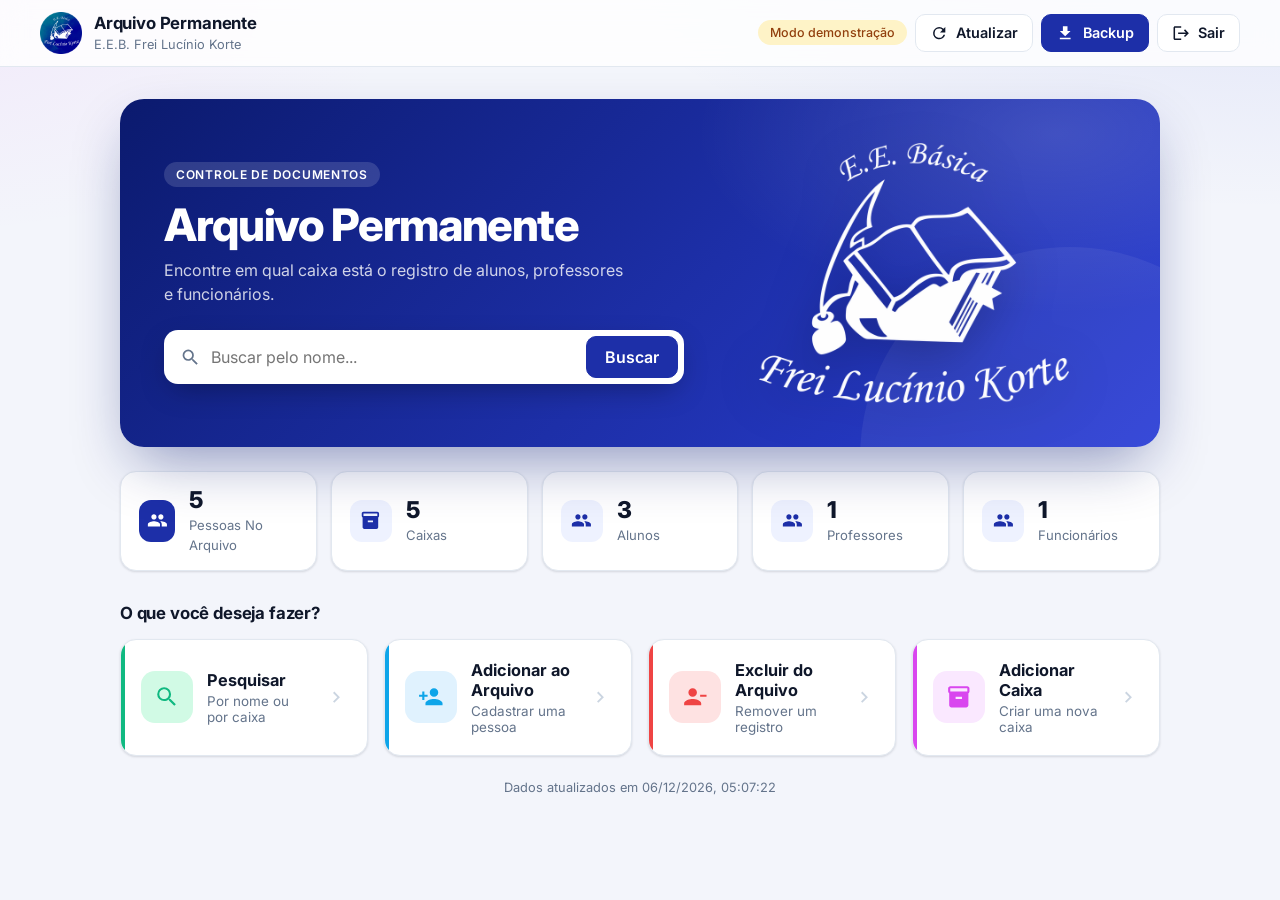
==== index.html @ 543c1a3b "Add files via upload" ====
<!DOCTYPE html>
<html lang="pt-BR">
<head>
  <meta charset="UTF-8">
  <meta name="viewport" content="width=device-width, initial-scale=1.0">
  <title>Arquivo Permanente · E.E.B. Frei Lucínio Korte</title>
  <link rel="icon" type="image/png" href="assets/favicon.png">
  <link rel="apple-touch-icon" href="assets/apple-touch-icon.png">
  <link rel="preconnect" href="https://fonts.googleapis.com">
  <link rel="preconnect" href="https://fonts.gstatic.com" crossorigin>
  <link href="https://fonts.googleapis.com/css2?family=Inter:wght@400;500;600;700;800&display=swap" rel="stylesheet">
  <link rel="stylesheet" href="css/styles.css">
</head>
<body>

  <svg width="0" height="0" style="position:absolute" aria-hidden="true">
    <symbol id="i-busca" viewBox="0 0 24 24"><path d="M15.5 14h-.79l-.28-.27A6.47 6.47 0 0 0 16 9.5 6.5 6.5 0 1 0 9.5 16c1.61 0 3.09-.59 4.23-1.57l.27.28v.79l5 4.99L20.49 19l-4.99-5zm-6 0C7.01 14 5 11.99 5 9.5S7.01 5 9.5 5 14 7.01 14 9.5 11.99 14 9.5 14z"/></symbol>
    <symbol id="i-adicionar" viewBox="0 0 24 24"><path d="M15 12c2.21 0 4-1.79 4-4s-1.79-4-4-4-4 1.79-4 4 1.79 4 4 4zm-9-2V7H4v3H1v2h3v3h2v-3h3v-2H6zm9 4c-2.67 0-8 1.34-8 4v2h16v-2c0-2.66-5.33-4-8-4z"/></symbol>
    <symbol id="i-remover" viewBox="0 0 24 24"><path d="M14 8c0-2.21-1.79-4-4-4S6 5.79 6 8s1.79 4 4 4 4-1.79 4-4zm3 2v2h6v-2h-6zM2 18v2h16v-2c0-2.66-5.33-4-8-4s-8 1.34-8 4z"/></symbol>
    <symbol id="i-caixa" viewBox="0 0 24 24"><path d="M20 2H4c-1 0-2 .9-2 2v3.01c0 .72.43 1.34 1 1.69V20c0 1.1 1.1 2 2 2h14c.9 0 2-.9 2-2V8.7c.57-.35 1-.97 1-1.69V4c0-1.1-1-2-2-2zm-5 12H9v-2h6v2zm5-7H4V4h16v3z"/></symbol>
    <symbol id="i-pessoas" viewBox="0 0 24 24"><path d="M16 11c1.66 0 2.99-1.34 2.99-3S17.66 5 16 5c-1.66 0-3 1.34-3 3s1.34 3 3 3zm-8 0c1.66 0 2.99-1.34 2.99-3S9.66 5 8 5C6.34 5 5 6.34 5 8s1.34 3 3 3zm0 2c-2.33 0-7 1.17-7 3.5V19h14v-2.5c0-2.33-4.67-3.5-7-3.5zm8 0c-.29 0-.62.02-.97.05 1.16.84 1.97 1.97 1.97 3.45V19h6v-2.5c0-2.33-4.67-3.5-7-3.5z"/></symbol>
    <symbol id="i-seta" viewBox="0 0 24 24"><path d="M10 6 8.59 7.41 13.17 12l-4.58 4.59L10 18l6-6z"/></symbol>
    <symbol id="i-atualizar" viewBox="0 0 24 24"><path d="M17.65 6.35A7.96 7.96 0 0 0 12 4a8 8 0 1 0 7.75 10h-2.08A6 6 0 1 1 12 6c1.66 0 3.14.69 4.22 1.78L13 11h7V4l-2.35 2.35z"/></symbol>
    <symbol id="i-backup" viewBox="0 0 24 24"><path d="M19 9h-4V3H9v6H5l7 7 7-7zM5 18v2h14v-2H5z"/></symbol>
    <symbol id="i-sair" viewBox="0 0 24 24"><path d="m17 7-1.41 1.41L18.17 11H8v2h10.17l-2.58 2.58L17 17l5-5zM4 5h8V3H4c-1.1 0-2 .9-2 2v14c0 1.1.9 2 2 2h8v-2H4V5z"/></symbol>
    <symbol id="i-fechar" viewBox="0 0 24 24"><path d="M19 6.41 17.59 5 12 10.59 6.41 5 5 6.41 10.59 12 5 17.59 6.41 19 12 13.41 17.59 19 19 17.59 13.41 12z"/></symbol>
    <symbol id="i-alerta" viewBox="0 0 24 24"><path d="M1 21h22L12 2 1 21zm12-3h-2v-2h2v2zm0-4h-2v-4h2v4z"/></symbol>
  </svg>

  <!-- Tela de acesso -->
  <section id="tela-login" class="tela-login" hidden>
    <form id="form-login" class="cartao-login">
      <img src="assets/logo-redonda.png" alt="Logo da escola" class="login-logo">
      <h1>Arquivo Permanente</h1>
      <p class="subtitulo">E.E.B. Frei Lucínio Korte</p>
      <div class="campo">
        <label for="login-senha">Senha de acesso</label>
        <input id="login-senha" type="password" autocomplete="current-password" required>
      </div>
      <label class="check">
        <input id="login-lembrar" type="checkbox"> Lembrar neste computador
      </label>
      <button type="submit" class="btn btn-primario btn-largo">Entrar</button>
      <p id="login-erro" class="erro" role="alert"></p>
    </form>
  </section>

  <!-- Aplicativo -->
  <div id="app" class="app" hidden>
    <header class="topo">
      <div class="topo-marca">
        <img src="assets/logo-redonda.png" alt="" class="topo-logo">
        <div>
          <strong>Arquivo Permanente</strong>
          <span>E.E.B. Frei Lucínio Korte</span>
        </div>
      </div>
      <div class="topo-acoes">
        <span id="status-conexao" class="status"></span>
        <button id="btn-atualizar" class="btn-topo" title="Buscar os dados mais recentes da planilha">
          <svg><use href="#i-atualizar"/></svg><span>Atualizar</span>
        </button>
        <button id="btn-backup" class="btn-topo btn-topo-destaque" title="Baixar uma cópia de segurança de todos os dados">
          <svg><use href="#i-backup"/></svg><span>Backup</span>
        </button>
        <button id="btn-sair" class="btn-topo btn-topo-sair" title="Sair do sistema">
          <svg><use href="#i-sair"/></svg><span>Sair</span>
        </button>
      </div>
    </header>

    <main class="conteudo">
      <section class="hero">
        <div class="hero-texto">
          <span class="hero-selo">Controle de documentos</span>
          <h1>Arquivo Permanente</h1>
          <p>Encontre em qual caixa está o registro de alunos, professores e funcionários.</p>
          <form id="form-busca-rapida" class="busca-rapida" role="search">
            <svg><use href="#i-busca"/></svg>
            <input id="busca-rapida" type="search" placeholder="Buscar pelo nome..." autocomplete="off" aria-label="Buscar pelo nome">
            <button type="submit" class="btn btn-claro">Buscar</button>
          </form>
        </div>
        <img src="assets/logo-branca.png" alt="E.E. Básica Frei Lucínio Korte" class="hero-logo">
      </section>

      <section id="estatisticas" class="estatisticas" aria-label="Resumo do arquivo"></section>

      <h2 class="secao-titulo">O que você deseja fazer?</h2>
      <nav class="acoes">
        <button class="acao acao-pesquisar" data-abrir="dlg-pesquisar">
          <span class="acao-icone"><svg><use href="#i-busca"/></svg></span>
          <span class="acao-texto"><strong>Pesquisar</strong><small>Por nome ou por caixa</small></span>
          <svg class="acao-seta"><use href="#i-seta"/></svg>
        </button>
        <button class="acao acao-adicionar" data-abrir="dlg-adicionar">
          <span class="acao-icone"><svg><use href="#i-adicionar"/></svg></span>
          <span class="acao-texto"><strong>Adicionar ao Arquivo</strong><small>Cadastrar uma pessoa</small></span>
          <svg class="acao-seta"><use href="#i-seta"/></svg>
        </button>
        <button class="acao acao-excluir" data-abrir="dlg-excluir">
          <span class="acao-icone"><svg><use href="#i-remover"/></svg></span>
          <span class="acao-texto"><strong>Excluir do Arquivo</strong><small>Remover um registro</small></span>
          <svg class="acao-seta"><use href="#i-seta"/></svg>
        </button>
        <button class="acao acao-caixa" data-abrir="dlg-caixa">
          <span class="acao-icone"><svg><use href="#i-caixa"/></svg></span>
          <span class="acao-texto"><strong>Adicionar Caixa</strong><small>Criar uma nova caixa</small></span>
          <svg class="acao-seta"><use href="#i-seta"/></svg>
        </button>
      </nav>

      <p id="ultima-atualizacao" class="ultima-atualizacao"></p>
    </main>
  </div>

  <!-- Pesquisar -->
  <dialog id="dlg-pesquisar" class="dialogo dialogo-largo tema-pesquisar">
    <header class="dialogo-topo">
      <span class="dialogo-icone"><svg><use href="#i-busca"/></svg></span>
      <h2>Buscar no arquivo</h2>
      <button class="fechar" data-fechar aria-label="Fechar"><svg><use href="#i-fechar"/></svg></button>
    </header>
    <div class="dialogo-corpo">
      <div class="abas" role="tablist">
        <button type="button" class="aba ativa" data-modo="nome" role="tab">Por nome</button>
        <button type="button" class="aba" data-modo="caixa" role="tab">Por caixa</button>
      </div>
      <div class="campo" id="pesq-campo-nome">
        <label for="pesq-nome">Nome</label>
        <input id="pesq-nome" type="search" placeholder="Digite parte do nome..." autocomplete="off">
      </div>
      <div class="campo" id="pesq-campo-caixa" hidden>
        <label for="pesq-caixa">Caixa</label>
        <select id="pesq-caixa"></select>
      </div>
      <p id="pesq-info" class="info"></p>
      <div class="tabela-rolagem">
        <table class="tabela">
          <thead><tr><th>Nome</th><th>Caixa</th><th>Tipo</th></tr></thead>
          <tbody id="pesq-resultados"></tbody>
        </table>
      </div>
    </div>
    <footer class="dialogo-rodape">
      <button type="button" class="btn" data-fechar>Fechar</button>
    </footer>
  </dialog>

  <!-- Adicionar ao arquivo -->
  <dialog id="dlg-adicionar" class="dialogo tema-adicionar">
    <form id="form-adicionar" method="dialog">
      <header class="dialogo-topo">
        <span class="dialogo-icone"><svg><use href="#i-adicionar"/></svg></span>
        <h2>Adicionar ao arquivo</h2>
        <button type="button" class="fechar" data-fechar aria-label="Fechar"><svg><use href="#i-fechar"/></svg></button>
      </header>
      <div class="dialogo-corpo">
        <div class="campo">
          <label for="add-nome">Nome completo</label>
          <input id="add-nome" type="text" required autocomplete="off" maxlength="150">
        </div>
        <p id="add-aviso" class="aviso" hidden></p>
        <div class="linha-campos">
          <div class="campo">
            <label for="add-caixa">Caixa</label>
            <select id="add-caixa" required></select>
          </div>
          <div class="campo">
            <label for="add-tipo">Tipo</label>
            <select id="add-tipo" required></select>
          </div>
        </div>
      </div>
      <footer class="dialogo-rodape">
        <button type="button" class="btn" data-fechar>Cancelar</button>
        <button type="submit" class="btn btn-primario">Adicionar</button>
      </footer>
    </form>
  </dialog>

  <!-- Excluir do arquivo -->
  <dialog id="dlg-excluir" class="dialogo dialogo-largo tema-excluir">
    <header class="dialogo-topo">
      <span class="dialogo-icone"><svg><use href="#i-remover"/></svg></span>
      <h2>Excluir do arquivo</h2>
      <button class="fechar" data-fechar aria-label="Fechar"><svg><use href="#i-fechar"/></svg></button>
    </header>
    <div class="dialogo-corpo">
      <div class="campo">
        <label for="exc-nome">Nome</label>
        <input id="exc-nome" type="search" placeholder="Digite parte do nome..." autocomplete="off">
      </div>
      <p id="exc-info" class="info"></p>
      <div class="tabela-rolagem">
        <table class="tabela">
          <thead><tr><th>Nome</th><th>Caixa</th><th>Tipo</th><th></th></tr></thead>
          <tbody id="exc-resultados"></tbody>
        </table>
      </div>
    </div>
    <footer class="dialogo-rodape">
      <button type="button" class="btn" data-fechar>Fechar</button>
    </footer>
  </dialog>

  <!-- Adicionar caixa -->
  <dialog id="dlg-caixa" class="dialogo tema-caixa">
    <form id="form-caixa" method="dialog">
      <header class="dialogo-topo">
        <span class="dialogo-icone"><svg><use href="#i-caixa"/></svg></span>
        <h2>Adicionar nova caixa</h2>
        <button type="button" class="fechar" data-fechar aria-label="Fechar"><svg><use href="#i-fechar"/></svg></button>
      </header>
      <div class="dialogo-corpo">
        <div class="campo">
          <label for="caixa-nome">Nome da caixa</label>
          <input id="caixa-nome" type="text" required autocomplete="off" maxlength="30" placeholder="Ex.: A21">
        </div>
        <p id="caixa-aviso" class="aviso" hidden></p>
        <p class="info">Caixas existentes:</p>
        <div id="caixa-existentes" class="lista-caixas"></div>
      </div>
      <footer class="dialogo-rodape">
        <button type="button" class="btn" data-fechar>Cancelar</button>
        <button type="submit" class="btn btn-primario">Adicionar Caixa</button>
      </footer>
    </form>
  </dialog>

  <!-- Confirmação -->
  <dialog id="dlg-confirmar" class="dialogo dialogo-estreito tema-excluir">
    <header class="dialogo-topo">
      <span class="dialogo-icone"><svg><use href="#i-alerta"/></svg></span>
      <h2 id="confirmar-titulo">Confirmar</h2>
    </header>
    <div class="dialogo-corpo">
      <p id="confirmar-texto"></p>
    </div>
    <footer class="dialogo-rodape">
      <button type="button" class="btn" id="confirmar-nao">Cancelar</button>
      <button type="button" class="btn btn-perigo" id="confirmar-sim">Confirmar</button>
    </footer>
  </dialog>

  <div id="carregando" class="carregando" hidden>
    <div class="spinner"></div>
    <p id="carregando-texto">Carregando...</p>
  </div>

  <div id="avisos" class="avisos" aria-live="polite"></div>

  <script src="https://cdn.sheetjs.com/xlsx-0.20.3/package/dist/xlsx.full.min.js" defer></script>
  <script src="js/config.js"></script>
  <script src="js/api.js"></script>
  <script src="js/app.js"></script>
</body>
</html>
---- css/styles.css ----
:root {
  --marinho: #0b1a6e;
  --marinho-claro: #2b3fd6;
  --primaria: #1d2fa8;
  --fundo: #f3f5fb;
  --superficie: #ffffff;
  --texto: #0f172a;
  --texto-suave: #64748b;
  --borda: #e2e8f0;
  --verde: #10b981;
  --azul: #0ea5e9;
  --vermelho: #ef4444;
  --rosa: #d946ef;
  --raio: 16px;
  --raio-sm: 10px;
  --sombra-sm: 0 1px 2px rgba(15, 23, 42, .06), 0 1px 3px rgba(15, 23, 42, .08);
  --sombra: 0 10px 30px -10px rgba(15, 23, 42, .25);
  --sombra-lg: 0 25px 60px -15px rgba(11, 26, 110, .45);
  font-family: "Inter", "Segoe UI", system-ui, -apple-system, Roboto, Arial, sans-serif;
  color: var(--texto);
  -webkit-font-smoothing: antialiased;
}

* { box-sizing: border-box; }

body {
  margin: 0;
  min-height: 100vh;
  background:
    radial-gradient(1200px 500px at 100% -10%, rgba(43, 63, 214, .10), transparent 60%),
    radial-gradient(900px 400px at -10% 0%, rgba(217, 70, 239, .07), transparent 60%),
    var(--fundo);
}

[hidden] { display: none !important; }

button, input, select { font: inherit; color: inherit; }

svg { width: 1em; height: 1em; fill: currentColor; flex-shrink: 0; }

/* ---------- Tela de acesso ---------- */
.tela-login {
  min-height: 100vh;
  display: grid;
  place-items: center;
  padding: 24px;
  background:
    radial-gradient(800px 400px at 80% 0%, rgba(43, 63, 214, .9), transparent 70%),
    linear-gradient(160deg, var(--marinho), #050c3d);
}

.cartao-login {
  width: min(400px, 100%);
  background: var(--superficie);
  border-radius: 24px;
  padding: 36px 32px;
  box-shadow: var(--sombra-lg);
  display: flex;
  flex-direction: column;
  gap: 8px;
  text-align: center;
}
.cartao-login h1 { margin: 10px 0 0; font-size: 1.6rem; font-weight: 800; letter-spacing: -.02em; }
.cartao-login .campo { text-align: left; margin-top: 18px; }
.cartao-login .check { display: flex; gap: 8px; align-items: center; font-size: .9rem; color: var(--texto-suave); }
.login-logo { width: 110px; height: 110px; margin: 0 auto; filter: drop-shadow(0 8px 16px rgba(11, 26, 110, .35)); }
.subtitulo { margin: 0; color: var(--texto-suave); }

/* ---------- Topo ---------- */
.app { min-height: 100vh; display: flex; flex-direction: column; }

.topo {
  position: sticky;
  top: 0;
  z-index: 10;
  display: flex;
  align-items: center;
  justify-content: space-between;
  gap: 12px;
  flex-wrap: wrap;
  padding: 12px clamp(16px, 4vw, 40px);
  background: rgba(255, 255, 255, .8);
  backdrop-filter: blur(12px);
  border-bottom: 1px solid var(--borda);
}

.topo-marca { display: flex; align-items: center; gap: 12px; }
.topo-marca strong { display: block; font-size: 1.05rem; font-weight: 700; letter-spacing: -.01em; }
.topo-marca span { font-size: .8rem; color: var(--texto-suave); }
.topo-logo { width: 42px; height: 42px; }

.topo-acoes { display: flex; align-items: center; gap: 8px; flex-wrap: wrap; }

.status {
  display: inline-flex;
  align-items: center;
  gap: 6px;
  font-size: .78rem;
  font-weight: 500;
  padding: 5px 12px;
  border-radius: 999px;
  background: #ecfdf5;
  color: #047857;
}
.status.online::before {
  content: "";
  width: 8px;
  height: 8px;
  border-radius: 50%;
  background: var(--verde);
  box-shadow: 0 0 0 3px rgba(16, 185, 129, .25);
}
.status.demo { background: #fef3c7; color: #92400e; }

.btn-topo {
  display: inline-flex;
  align-items: center;
  gap: 8px;
  padding: 9px 14px;
  border: 1px solid var(--borda);
  border-radius: var(--raio-sm);
  background: var(--superficie);
  font-size: .9rem;
  font-weight: 600;
  cursor: pointer;
  transition: background .15s, border-color .15s, color .15s;
}
.btn-topo svg { font-size: 1.15rem; }
.btn-topo:hover { background: #f1f5f9; }
.btn-topo-destaque { background: var(--primaria); border-color: var(--primaria); color: #fff; }
.btn-topo-destaque:hover { background: var(--marinho-claro); }
.btn-topo-sair:hover { color: var(--vermelho); border-color: #fecaca; background: #fef2f2; }

/* ---------- Conteúdo ---------- */
.conteudo {
  width: min(1120px, 100%);
  margin: 0 auto;
  padding: clamp(16px, 3vw, 32px) clamp(16px, 4vw, 40px) 40px;
  display: flex;
  flex-direction: column;
  gap: 24px;
}

.hero {
  position: relative;
  overflow: hidden;
  display: grid;
  grid-template-columns: 1.3fr 1fr;
  align-items: center;
  gap: 24px;
  padding: clamp(24px, 4vw, 44px);
  border-radius: 24px;
  color: #fff;
  background:
    radial-gradient(600px 300px at 90% 10%, rgba(255, 255, 255, .14), transparent 60%),
    linear-gradient(135deg, var(--marinho) 0%, var(--primaria) 55%, var(--marinho-claro) 100%);
  box-shadow: var(--sombra-lg);
}
.hero::after {
  content: "";
  position: absolute;
  width: 420px;
  height: 420px;
  right: -120px;
  bottom: -220px;
  border-radius: 50%;
  background: rgba(255, 255, 255, .06);
  pointer-events: none;
}

.hero-selo {
  display: inline-block;
  padding: 5px 12px;
  border-radius: 999px;
  background: rgba(255, 255, 255, .14);
  font-size: .75rem;
  font-weight: 600;
  letter-spacing: .06em;
  text-transform: uppercase;
}
.hero h1 {
  margin: 14px 0 8px;
  font-size: clamp(1.9rem, 4vw, 2.8rem);
  font-weight: 800;
  letter-spacing: -.03em;
  line-height: 1.1;
}
.hero p { margin: 0 0 24px; max-width: 460px; color: rgba(255, 255, 255, .8); line-height: 1.5; }

.hero-logo {
  justify-self: center;
  width: 100%;
  max-width: 340px;
  max-height: 260px;
  object-fit: contain;
  filter: drop-shadow(0 10px 25px rgba(0, 0, 0, .3));
  position: relative;
  z-index: 1;
}

.busca-rapida {
  display: flex;
  align-items: center;
  gap: 10px;
  max-width: 520px;
  padding: 6px 6px 6px 16px;
  border-radius: 14px;
  background: #fff;
  color: var(--texto);
  box-shadow: 0 10px 30px -8px rgba(0, 0, 0, .35);
  position: relative;
  z-index: 1;
}
.busca-rapida > svg { font-size: 1.3rem; color: var(--texto-suave); }
.busca-rapida input {
  flex: 1;
  min-width: 0;
  border: none;
  outline: none;
  padding: 10px 0;
  font-size: 1rem;
  background: transparent;
}

/* ---------- Estatísticas ---------- */
.estatisticas {
  display: grid;
  grid-template-columns: repeat(auto-fit, minmax(170px, 1fr));
  gap: 14px;
}
.estat {
  display: flex;
  align-items: center;
  gap: 14px;
  padding: 16px 18px;
  background: var(--superficie);
  border: 1px solid var(--borda);
  border-radius: var(--raio);
  box-shadow: var(--sombra-sm);
}
.estat-icone {
  display: grid;
  place-items: center;
  width: 42px;
  height: 42px;
  border-radius: 12px;
  background: #eef2ff;
  color: var(--primaria);
  font-size: 1.3rem;
}
.estat strong { display: block; font-size: 1.45rem; font-weight: 800; letter-spacing: -.02em; line-height: 1.1; }
.estat span:not(.estat-icone) { font-size: .82rem; color: var(--texto-suave); text-transform: capitalize; }
.estat-principal .estat-icone { background: var(--primaria); color: #fff; }

/* ---------- Ações ---------- */
.secao-titulo { margin: 8px 0 -8px; font-size: 1.05rem; font-weight: 700; letter-spacing: -.01em; }

.acoes {
  display: grid;
  grid-template-columns: repeat(auto-fit, minmax(230px, 1fr));
  gap: 16px;
}

.acao {
  --cor: var(--primaria);
  --cor-fundo: #eef2ff;
  position: relative;
  display: flex;
  align-items: center;
  gap: 14px;
  padding: 20px;
  text-align: left;
  background: var(--superficie);
  border: 1px solid var(--borda);
  border-radius: var(--raio);
  box-shadow: var(--sombra-sm);
  cursor: pointer;
  overflow: hidden;
  transition: transform .18s, box-shadow .18s, border-color .18s;
}
.acao::before {
  content: "";
  position: absolute;
  inset: 0 auto 0 0;
  width: 4px;
  background: var(--cor);
}
.acao:hover {
  transform: translateY(-3px);
  border-color: var(--cor);
  box-shadow: 0 16px 30px -14px var(--cor);
}
.acao:focus-visible { outline: 3px solid var(--cor-fundo); outline-offset: 2px; }

.acao-icone {
  display: grid;
  place-items: center;
  width: 52px;
  height: 52px;
  border-radius: 14px;
  background: var(--cor-fundo);
  color: var(--cor);
  font-size: 1.6rem;
  transition: background .18s, color .18s;
}
.acao:hover .acao-icone { background: var(--cor); color: #fff; }

.acao-texto { flex: 1; display: flex; flex-direction: column; gap: 3px; }
.acao-texto strong { font-size: 1.02rem; font-weight: 700; }
.acao-texto small { font-size: .84rem; color: var(--texto-suave); }

.acao-seta { font-size: 1.4rem; color: #cbd5e1; transition: transform .18s, color .18s; }
.acao:hover .acao-seta { color: var(--cor); transform: translateX(3px); }

.acao-pesquisar { --cor: var(--verde); --cor-fundo: #d1fae5; }
.acao-adicionar { --cor: var(--azul); --cor-fundo: #e0f2fe; }
.acao-excluir { --cor: var(--vermelho); --cor-fundo: #fee2e2; }
.acao-caixa { --cor: var(--rosa); --cor-fundo: #fae8ff; }

.ultima-atualizacao { margin: 0; text-align: center; font-size: .8rem; color: var(--texto-suave); }

/* ---------- Botões ---------- */
.btn {
  display: inline-flex;
  align-items: center;
  justify-content: center;
  gap: 8px;
  padding: 10px 18px;
  border: 1px solid var(--borda);
  border-radius: var(--raio-sm);
  background: var(--superficie);
  font-weight: 600;
  cursor: pointer;
  transition: background .15s, transform .1s;
}
.btn:hover { background: #f1f5f9; }
.btn:active { transform: scale(.98); }
.btn:disabled { opacity: .6; cursor: wait; }
.btn-primario { background: var(--primaria); border-color: var(--primaria); color: #fff; }
.btn-primario:hover { background: var(--marinho-claro); }
.btn-perigo { background: var(--vermelho); border-color: var(--vermelho); color: #fff; }
.btn-perigo:hover { background: #dc2626; }
.btn-claro { background: var(--primaria); border-color: var(--primaria); color: #fff; border-radius: 10px; }
.btn-claro:hover { background: var(--marinho-claro); }
.btn-pequeno { padding: 6px 12px; font-size: .82rem; }
.btn-largo { width: 100%; margin-top: 14px; padding: 12px; }

/* ---------- Campos ---------- */
input[type="text"], input[type="search"], input[type="password"], select {
  width: 100%;
  padding: 11px 14px;
  border: 1px solid #cbd5e1;
  border-radius: var(--raio-sm);
  background: var(--superficie);
  font-size: 1rem;
  transition: border-color .15s, box-shadow .15s;
}
.busca-rapida input[type="search"] { border: none; padding: 10px 0; box-shadow: none; }
input:focus, select:focus { outline: none; border-color: var(--primaria); box-shadow: 0 0 0 4px rgba(29, 47, 168, .12); }

.campo { display: flex; flex-direction: column; gap: 6px; margin-bottom: 16px; }
.campo label { font-size: .88rem; font-weight: 600; }
.linha-campos { display: grid; grid-template-columns: 1fr 1fr; gap: 14px; }

.erro { color: var(--vermelho); min-height: 1.2em; margin: 6px 0 0; font-size: .9rem; }
.info { color: var(--texto-suave); font-size: .88rem; margin: 0 0 10px; }
.aviso {
  background: #fffbeb;
  border: 1px solid #fde68a;
  color: #92400e;
  border-radius: var(--raio-sm);
  padding: 10px 14px;
  margin: -6px 0 16px;
  font-size: .88rem;
}

.lista-caixas {
  display: flex;
  flex-wrap: wrap;
  gap: 6px;
  max-height: 150px;
  overflow: auto;
}
.chip {
  padding: 3px 9px;
  border-radius: 999px;
  background: #f1f5f9;
  border: 1px solid var(--borda);
  font-size: .78rem;
  font-weight: 600;
  color: #475569;
}

/* ---------- Diálogos ---------- */
.dialogo {
  --cor: var(--primaria);
  --cor-fundo: #eef2ff;
  width: min(540px, calc(100% - 24px));
  padding: 0;
  border: none;
  border-radius: 20px;
  background: var(--superficie);
  box-shadow: var(--sombra-lg);
}
.dialogo[open] { animation: abrir .2s ease-out; }
.dialogo-largo { width: min(780px, calc(100% - 24px)); }
.dialogo-estreito { width: min(440px, calc(100% - 24px)); }
.dialogo::backdrop { background: rgba(15, 23, 42, .5); backdrop-filter: blur(4px); }
@keyframes abrir { from { opacity: 0; transform: translateY(12px) scale(.98); } }

.tema-pesquisar { --cor: var(--verde); --cor-fundo: #d1fae5; }
.tema-adicionar { --cor: var(--azul); --cor-fundo: #e0f2fe; }
.tema-excluir { --cor: var(--vermelho); --cor-fundo: #fee2e2; }
.tema-caixa { --cor: var(--rosa); --cor-fundo: #fae8ff; }

.dialogo-topo {
  display: flex;
  align-items: center;
  gap: 12px;
  padding: 20px 24px 8px;
}
.dialogo-topo h2 { flex: 1; margin: 0; font-size: 1.2rem; font-weight: 700; letter-spacing: -.01em; }
.dialogo-icone {
  display: grid;
  place-items: center;
  width: 42px;
  height: 42px;
  border-radius: 12px;
  background: var(--cor-fundo);
  color: var(--cor);
  font-size: 1.35rem;
}

.fechar {
  display: grid;
  place-items: center;
  width: 36px;
  height: 36px;
  border: none;
  border-radius: 50%;
  background: transparent;
  color: var(--texto-suave);
  font-size: 1.25rem;
  cursor: pointer;
}
.fechar:hover { background: #f1f5f9; color: var(--texto); }

.dialogo-corpo { padding: 16px 24px 8px; }
.dialogo-rodape {
  display: flex;
  justify-content: flex-end;
  gap: 10px;
  padding: 16px 24px 20px;
}

.abas {
  display: flex;
  gap: 4px;
  padding: 4px;
  margin-bottom: 16px;
  background: #f1f5f9;
  border-radius: 12px;
}
.aba {
  flex: 1;
  padding: 8px;
  border: none;
  border-radius: 9px;
  background: transparent;
  color: var(--texto-suave);
  font-weight: 600;
  cursor: pointer;
  transition: background .15s, color .15s;
}
.aba.ativa { background: var(--superficie); color: var(--texto); box-shadow: var(--sombra-sm); }

.tabela-rolagem {
  max-height: 46vh;
  overflow: auto;
  border: 1px solid var(--borda);
  border-radius: 12px;
}
.tabela { width: 100%; border-collapse: collapse; font-size: .94rem; }
.tabela th, .tabela td { padding: 11px 14px; text-align: left; border-bottom: 1px solid #f1f5f9; }
.tabela th {
  position: sticky;
  top: 0;
  background: #f8fafc;
  font-size: .72rem;
  font-weight: 600;
  text-transform: uppercase;
  letter-spacing: .05em;
  color: var(--texto-suave);
}
.tabela tbody tr:last-child td { border-bottom: none; }
.tabela tbody tr:hover { background: #f8fafc; }
.tabela td.col-acao { text-align: right; }
.tabela .vazio td { text-align: center; color: var(--texto-suave); padding: 28px; }

.etiqueta-caixa {
  display: inline-block;
  min-width: 48px;
  padding: 3px 10px;
  border-radius: 8px;
  background: #eef2ff;
  color: var(--primaria);
  font-weight: 700;
  font-size: .88rem;
  text-align: center;
}
.etiqueta-tipo {
  display: inline-block;
  padding: 2px 8px;
  border-radius: 999px;
  background: #f1f5f9;
  font-size: .72rem;
  font-weight: 600;
  color: #475569;
}

mark { background: #fef08a; color: inherit; padding: 0 1px; border-radius: 3px; }

/* ---------- Carregando / avisos ---------- */
.carregando {
  position: fixed;
  inset: 0;
  z-index: 100;
  display: grid;
  place-content: center;
  justify-items: center;
  gap: 14px;
  background: rgba(243, 245, 251, .75);
  backdrop-filter: blur(3px);
  font-weight: 600;
  color: var(--primaria);
}
.spinner {
  width: 44px;
  height: 44px;
  border: 4px solid #c7d2fe;
  border-top-color: var(--primaria);
  border-radius: 50%;
  animation: girar .8s linear infinite;
}
@keyframes girar { to { transform: rotate(360deg); } }

.avisos {
  position: fixed;
  right: 20px;
  bottom: 20px;
  z-index: 200;
  display: flex;
  flex-direction: column;
  gap: 10px;
}
.aviso-flutuante {
  max-width: 380px;
  padding: 12px 16px 12px 14px;
  border-radius: 12px;
  border-left: 4px solid var(--verde);
  background: #0f172a;
  color: #fff;
  font-size: .92rem;
  box-shadow: var(--sombra);
  animation: surgir .25s ease-out;
}
.aviso-flutuante.erro-toast { border-left-color: var(--vermelho); }
@keyframes surgir { from { opacity: 0; transform: translateY(10px); } }

/* ---------- Telas pequenas ---------- */
@media (max-width: 820px) {
  .hero { grid-template-columns: 1fr; }
  .hero-logo { order: -1; max-width: 220px; max-height: 170px; }
  .btn-topo span { display: none; }
  .topo-marca span { display: none; }
}

@media (max-width: 520px) {
  .linha-campos { grid-template-columns: 1fr; }
  .status { display: none; }
  .busca-rapida .btn { padding: 10px 12px; }
}
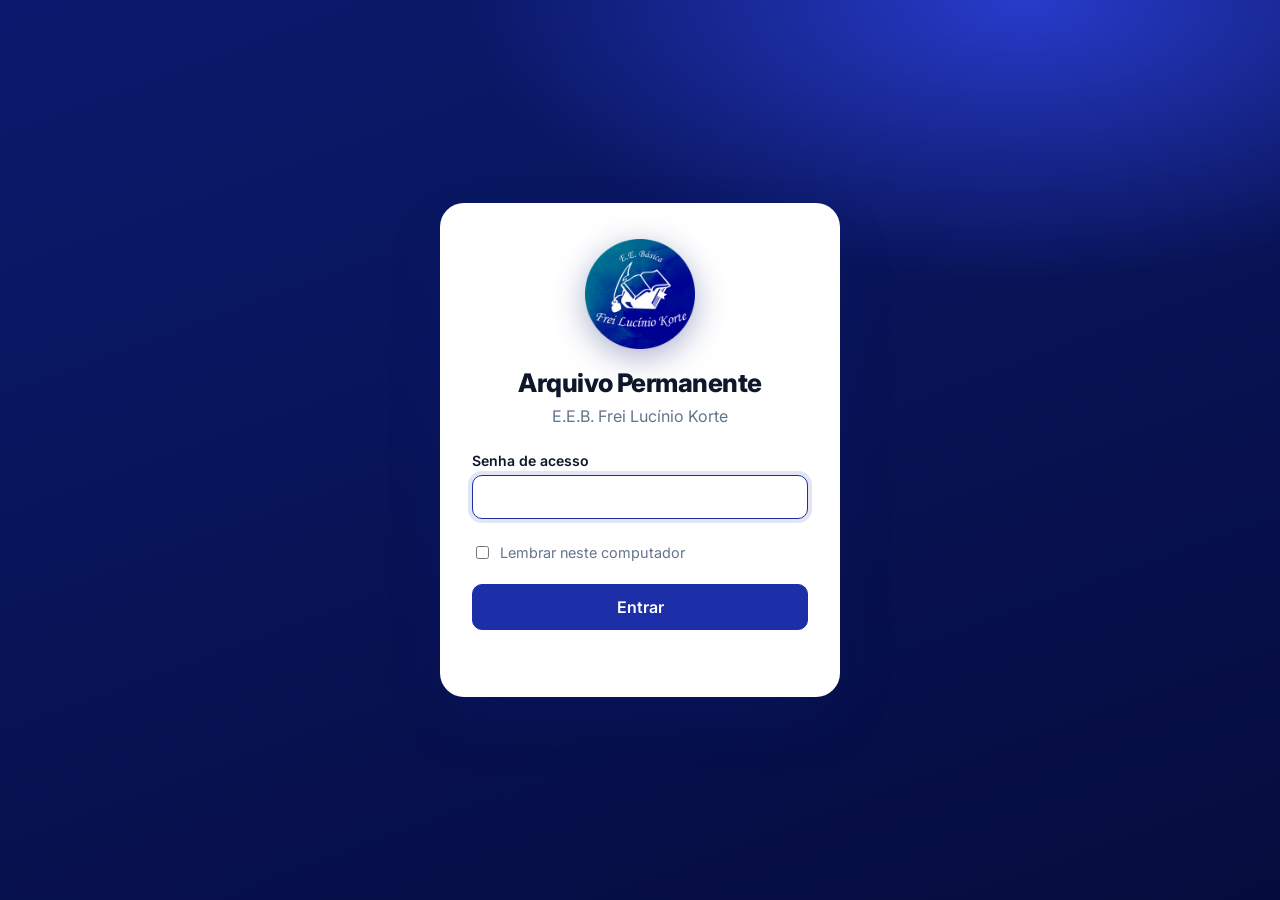
==== commit 0dd58fa8: "Add files via upload" ====
--- a/index.html
+++ b/index.html
@@ -17,6 +17,7 @@
     <symbol id="i-busca" viewBox="0 0 24 24"><path d="M15.5 14h-.79l-.28-.27A6.47 6.47 0 0 0 16 9.5 6.5 6.5 0 1 0 9.5 16c1.61 0 3.09-.59 4.23-1.57l.27.28v.79l5 4.99L20.49 19l-4.99-5zm-6 0C7.01 14 5 11.99 5 9.5S7.01 5 9.5 5 14 7.01 14 9.5 11.99 14 9.5 14z"/></symbol>
     <symbol id="i-adicionar" viewBox="0 0 24 24"><path d="M15 12c2.21 0 4-1.79 4-4s-1.79-4-4-4-4 1.79-4 4 1.79 4 4 4zm-9-2V7H4v3H1v2h3v3h2v-3h3v-2H6zm9 4c-2.67 0-8 1.34-8 4v2h16v-2c0-2.66-5.33-4-8-4z"/></symbol>
     <symbol id="i-remover" viewBox="0 0 24 24"><path d="M14 8c0-2.21-1.79-4-4-4S6 5.79 6 8s1.79 4 4 4 4-1.79 4-4zm3 2v2h6v-2h-6zM2 18v2h16v-2c0-2.66-5.33-4-8-4s-8 1.34-8 4z"/></symbol>
+    <symbol id="i-editar" viewBox="0 0 24 24"><path d="M3 17.25V21h3.75L17.81 9.94l-3.75-3.75L3 17.25zM20.71 7.04a1 1 0 0 0 0-1.41l-2.34-2.34a1 1 0 0 0-1.41 0l-1.83 1.83 3.75 3.75 1.83-1.83z"/></symbol>
     <symbol id="i-caixa" viewBox="0 0 24 24"><path d="M20 2H4c-1 0-2 .9-2 2v3.01c0 .72.43 1.34 1 1.69V20c0 1.1 1.1 2 2 2h14c.9 0 2-.9 2-2V8.7c.57-.35 1-.97 1-1.69V4c0-1.1-1-2-2-2zm-5 12H9v-2h6v2zm5-7H4V4h16v3z"/></symbol>
     <symbol id="i-pessoas" viewBox="0 0 24 24"><path d="M16 11c1.66 0 2.99-1.34 2.99-3S17.66 5 16 5c-1.66 0-3 1.34-3 3s1.34 3 3 3zm-8 0c1.66 0 2.99-1.34 2.99-3S9.66 5 8 5C6.34 5 5 6.34 5 8s1.34 3 3 3zm0 2c-2.33 0-7 1.17-7 3.5V19h14v-2.5c0-2.33-4.67-3.5-7-3.5zm8 0c-.29 0-.62.02-.97.05 1.16.84 1.97 1.97 1.97 3.45V19h6v-2.5c0-2.33-4.67-3.5-7-3.5z"/></symbol>
     <symbol id="i-seta" viewBox="0 0 24 24"><path d="M10 6 8.59 7.41 13.17 12l-4.58 4.59L10 18l6-6z"/></symbol>
@@ -98,6 +99,11 @@
           <span class="acao-texto"><strong>Adicionar ao Arquivo</strong><small>Cadastrar uma pessoa</small></span>
           <svg class="acao-seta"><use href="#i-seta"/></svg>
         </button>
+        <button class="acao acao-editar" data-abrir="dlg-pesquisar">
+          <span class="acao-icone"><svg><use href="#i-editar"/></svg></span>
+          <span class="acao-texto"><strong>Editar Registro</strong><small>Corrigir nome, caixa ou tipo</small></span>
+          <svg class="acao-seta"><use href="#i-seta"/></svg>
+        </button>
         <button class="acao acao-excluir" data-abrir="dlg-excluir">
           <span class="acao-icone"><svg><use href="#i-remover"/></svg></span>
           <span class="acao-texto"><strong>Excluir do Arquivo</strong><small>Remover um registro</small></span>
@@ -137,7 +143,7 @@
       <p id="pesq-info" class="info"></p>
       <div class="tabela-rolagem">
         <table class="tabela">
-          <thead><tr><th>Nome</th><th>Caixa</th><th>Tipo</th></tr></thead>
+          <thead><tr><th>Nome</th><th>Caixa</th><th>Tipo</th><th></th></tr></thead>
           <tbody id="pesq-resultados"></tbody>
         </table>
       </div>
@@ -179,6 +185,38 @@
     </form>
   </dialog>
 
+  <!-- Editar registro -->
+  <dialog id="dlg-editar" class="dialogo tema-editar">
+    <form id="form-editar" method="dialog">
+      <header class="dialogo-topo">
+        <span class="dialogo-icone"><svg><use href="#i-editar"/></svg></span>
+        <h2>Editar registro</h2>
+        <button type="button" class="fechar" data-fechar aria-label="Fechar"><svg><use href="#i-fechar"/></svg></button>
+      </header>
+      <div class="dialogo-corpo">
+        <div class="campo">
+          <label for="edt-nome">Nome completo</label>
+          <input id="edt-nome" type="text" required autocomplete="off" maxlength="150">
+        </div>
+        <p id="edt-aviso" class="aviso" hidden></p>
+        <div class="linha-campos">
+          <div class="campo">
+            <label for="edt-caixa">Caixa</label>
+            <select id="edt-caixa" required></select>
+          </div>
+          <div class="campo">
+            <label for="edt-tipo">Tipo</label>
+            <select id="edt-tipo" required></select>
+          </div>
+        </div>
+      </div>
+      <footer class="dialogo-rodape">
+        <button type="button" class="btn" data-fechar>Cancelar</button>
+        <button type="submit" class="btn btn-primario">Salvar alterações</button>
+      </footer>
+    </form>
+  </dialog>
+
   <!-- Excluir do arquivo -->
   <dialog id="dlg-excluir" class="dialogo dialogo-largo tema-excluir">
     <header class="dialogo-topo">
--- a/css/styles.css
+++ b/css/styles.css
@@ -11,6 +11,7 @@
   --azul: #0ea5e9;
   --vermelho: #ef4444;
   --rosa: #d946ef;
+  --ambar: #f59e0b;
   --raio: 16px;
   --raio-sm: 10px;
   --sombra-sm: 0 1px 2px rgba(15, 23, 42, .06), 0 1px 3px rgba(15, 23, 42, .08);
@@ -314,6 +315,7 @@
 
 .acao-pesquisar { --cor: var(--verde); --cor-fundo: #d1fae5; }
 .acao-adicionar { --cor: var(--azul); --cor-fundo: #e0f2fe; }
+.acao-editar { --cor: var(--ambar); --cor-fundo: #fef3c7; }
 .acao-excluir { --cor: var(--vermelho); --cor-fundo: #fee2e2; }
 .acao-caixa { --cor: var(--rosa); --cor-fundo: #fae8ff; }
 
@@ -343,6 +345,8 @@
 .btn-claro { background: var(--primaria); border-color: var(--primaria); color: #fff; border-radius: 10px; }
 .btn-claro:hover { background: var(--marinho-claro); }
 .btn-pequeno { padding: 6px 12px; font-size: .82rem; }
+.btn-editar { color: #b45309; border-color: #fde68a; background: #fffbeb; }
+.btn-editar:hover { background: #fef3c7; }
 .btn-largo { width: 100%; margin-top: 14px; padding: 12px; }
 
 /* ---------- Campos ---------- */
@@ -410,6 +414,7 @@
 
 .tema-pesquisar { --cor: var(--verde); --cor-fundo: #d1fae5; }
 .tema-adicionar { --cor: var(--azul); --cor-fundo: #e0f2fe; }
+.tema-editar { --cor: var(--ambar); --cor-fundo: #fef3c7; }
 .tema-excluir { --cor: var(--vermelho); --cor-fundo: #fee2e2; }
 .tema-caixa { --cor: var(--rosa); --cor-fundo: #fae8ff; }
 
